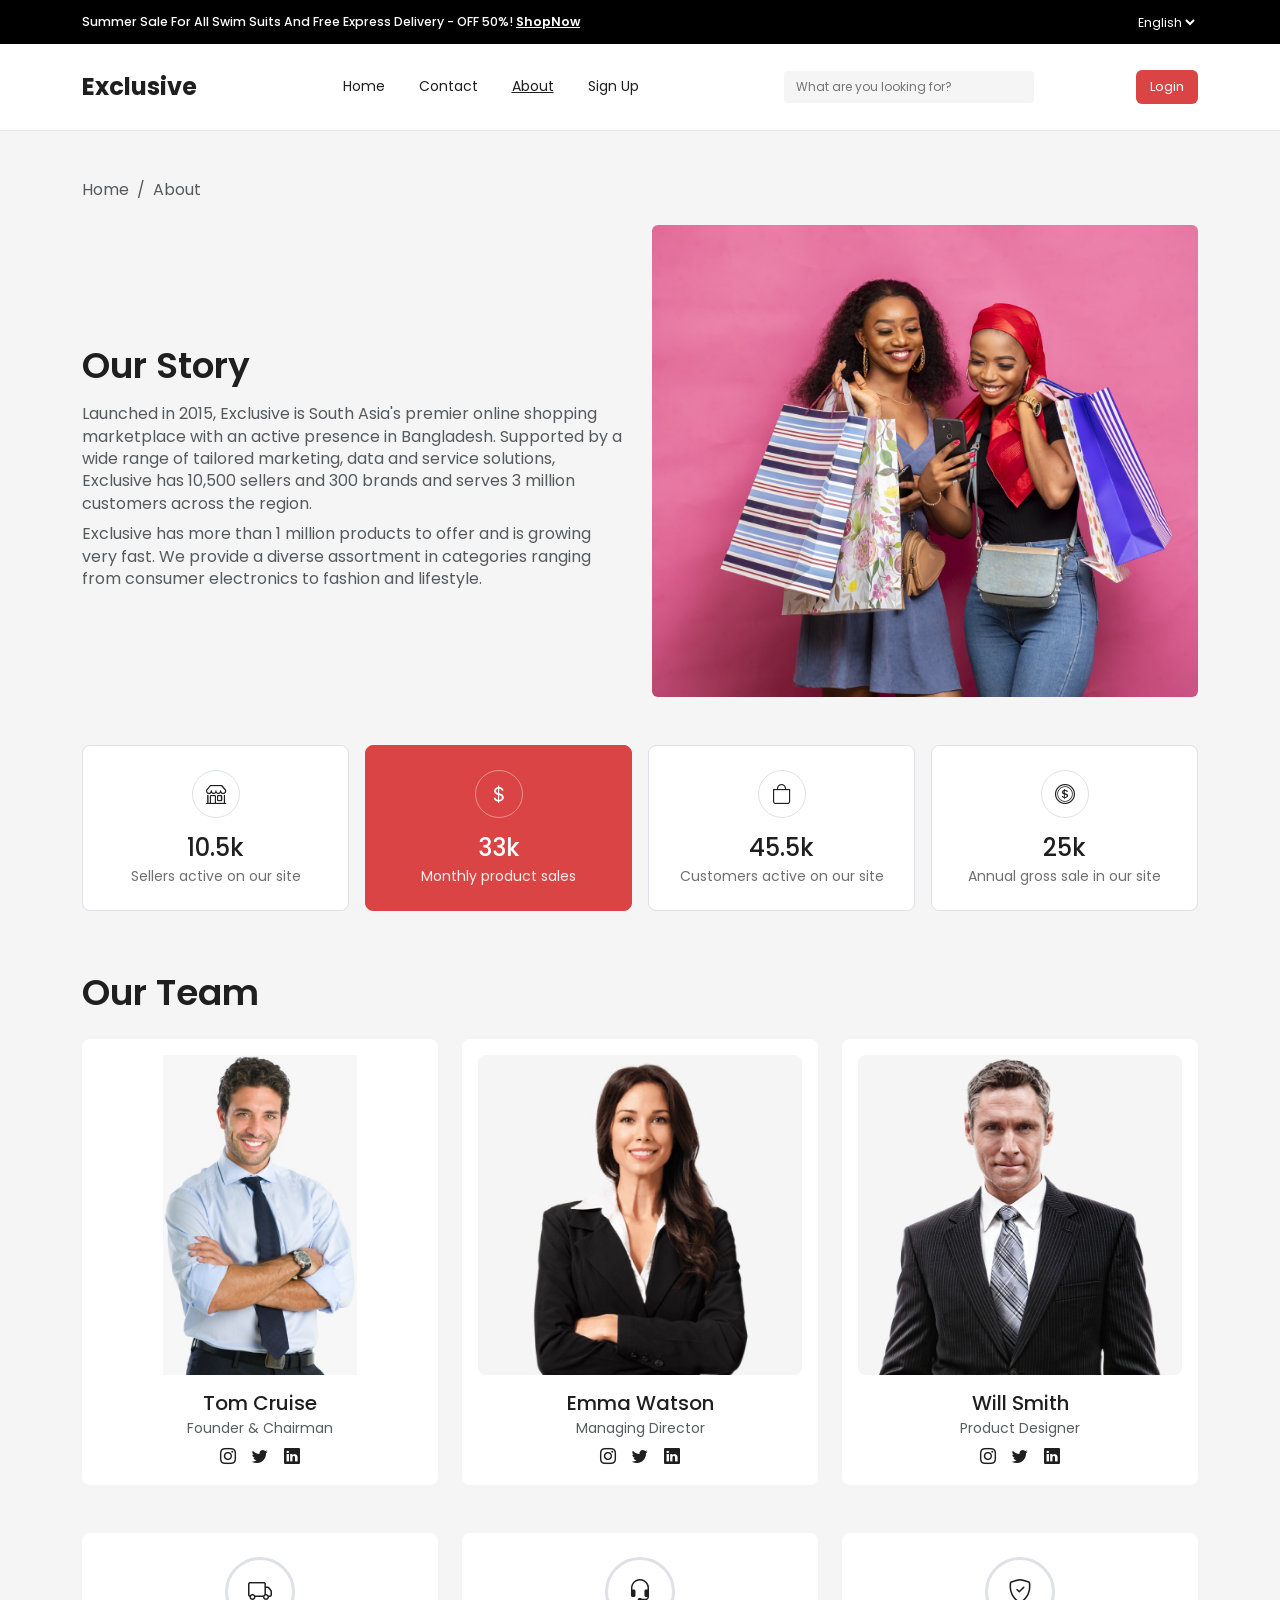
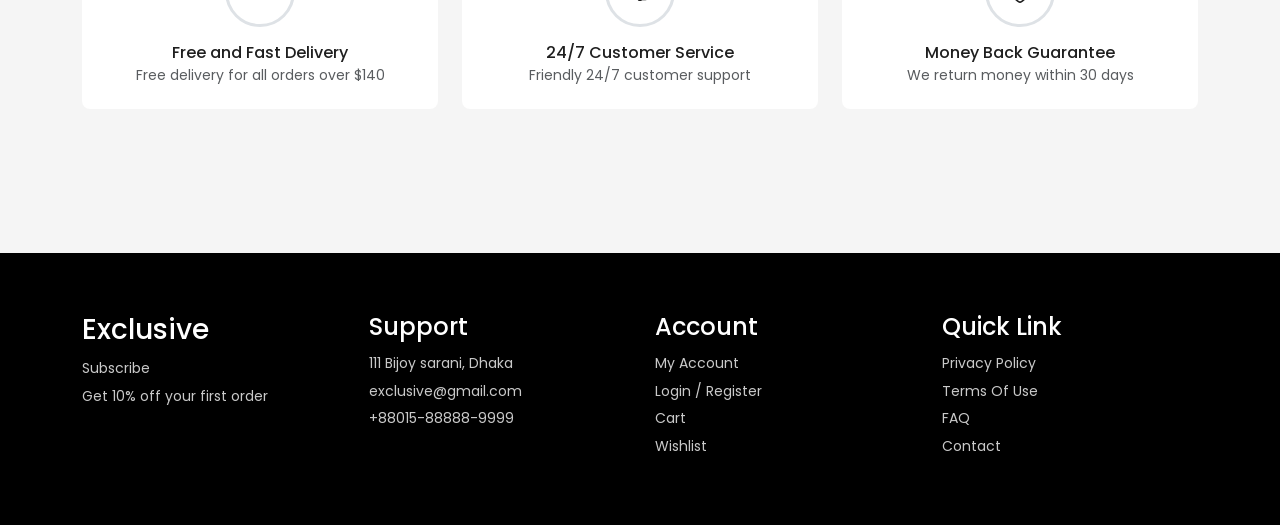
==== client/about.html @ a42a9181 "feat: add complete About Us page" ====
<!DOCTYPE html>
<html lang="en">
<head>
    <meta charset="UTF-8">
    <meta name="viewport" content="width=device-width, initial-scale=1.0">
    <!-- Bootstrap 5 CSS -->
    <link href="https://cdn.jsdelivr.net/npm/bootstrap@5.3.3/dist/css/bootstrap.min.css" rel="stylesheet">
    <!-- Bootstrap Icons -->
    <link href="https://cdn.jsdelivr.net/npm/bootstrap-icons@1.11.3/font/bootstrap-icons.css" rel="stylesheet">
    <link rel="preconnect" href="https://fonts.googleapis.com" />
    <link rel="preconnect" href="https://fonts.gstatic.com" crossorigin />
    <link href="https://fonts.googleapis.com/css2?family=Poppins:wght@400;500;600;700&display=swap" rel="stylesheet" />
    <link rel="stylesheet" href="assets/css/base.css">
    <link rel="stylesheet" href="assets/css/style.css">
    <link rel="stylesheet" href="assets/css/about.css">
    <title>About - Exclusive</title>
</head>
<body>
    <!-- Top Bar -->
    <div class="top-bar">
        <div class="container top-bar-inner">
            <p>Summer Sale For All Swim Suits And Free Express Delivery - OFF 50%! <a href="./index.html">ShopNow</a></p>
            <select id="languageSelect" aria-label="Language">
                <option>English</option>
                <option>Arabic</option>
            </select>
        </div>
    </div>

    <!-- Header -->
    <header class="header">
        <div class="container header-inner">
            <a class="logo" href="#">Exclusive</a>
            <button class="mobile-menu-btn" id="mobileMenuBtn" aria-label="Open menu">
                <i class="fa-solid fa-bars"></i>
            </button>
            <nav class="nav" id="mainNav">
                <a href="./index.html">Home</a>
                <a href="./contact.html">Contact</a>
                <a class="active" href="./about.html">About</a>
                <a href="./signup.html">Sign Up</a>
            </nav>
            <div class="header-actions">
                <div class="search-box">
                    <input id="searchInput" type="text" placeholder="What are you looking for?" />
                    <button id="searchBtn" aria-label="Search"><i class="fa-solid fa-magnifying-glass"></i></button>
                </div>
                <button class="icon-btn" aria-label="Wishlist"><i class="fa-regular fa-heart"></i></button>
                <button class="icon-btn" aria-label="Cart"><i class="fa-solid fa-cart-shopping"></i></button>
                <a class="auth-btn" id="loginBtn" href="./login.html">Login</a>
            </div>
        </div>
    </header>

    <!-- Main Content -->
    <main class="py-5">
        <div class="container">

            <!-- Breadcrumb -->
            <nav aria-label="breadcrumb" class="mb-4">
                <ol class="breadcrumb bg-transparent p-0 mb-0">
                    <li class="breadcrumb-item"><a href="./index.html" class="text-muted">Home</a></li>
                    <li class="breadcrumb-item active" aria-current="page">About</li>
                </ol>
            </nav>

            <!-- Our Story -->
            <section class="mb-5">
                <div class="row align-items-center g-4">
                    <div class="col-lg-6">
                        <h2 class="fw-semibold mb-3">Our Story</h2>
                        <p class="text-muted mb-2">
                            Launched in 2015, Exclusive is South Asia's premier online shopping
                            marketplace with an active presence in Bangladesh. Supported by a wide
                            range of tailored marketing, data and service solutions, Exclusive has
                            10,500 sellers and 300 brands and serves 3 million customers across
                            the region.
                        </p>
                        <p class="text-muted mb-0">
                            Exclusive has more than 1 million products to offer and is growing
                            very fast. We provide a diverse assortment in categories ranging from
                            consumer electronics to fashion and lifestyle.
                        </p>
                    </div>
                    <div class="col-lg-6">
                        <img src="assets/images/ShoppersWithBags.jpeg" alt="Shoppers with bags" class="w-100 rounded">
                    </div>
                </div>
            </section>

            <!-- Stats -->
            <section class="mb-5">
                <div class="row g-3">
                    <div class="col-6 col-md-3">
                        <div class="border rounded-3 py-4 text-center bg-white h-100 stat-card">
                            <div class="rounded-circle d-flex align-items-center justify-content-center border mb-3 mx-auto" style="width:48px;height:48px;">
                                <i class="bi bi-shop fs-5"></i>
                            </div>
                            <h3 class="h4 mb-1">10.5k</h3>
                            <p class="text-muted small mb-0">Sellers active on our site</p>
                        </div>
                    </div>

                    <div class="col-6 col-md-3">
                        <div class="border rounded-3 py-4 text-center h-100 stat-card active">
                            <div class="rounded-circle d-flex align-items-center justify-content-center border mb-3 mx-auto" style="width:48px;height:48px;">
                                <i class="bi bi-currency-dollar fs-5"></i>
                            </div>
                            <h3 class="h4 mb-1">33k</h3>
                            <p class="small mb-0">Monthly product sales</p>
                        </div>
                    </div>

                    <div class="col-6 col-md-3">
                        <div class="border rounded-3 py-4 text-center bg-white h-100 stat-card">
                            <div class="rounded-circle d-flex align-items-center justify-content-center border mb-3 mx-auto" style="width:48px;height:48px;">
                                <i class="bi bi-bag fs-5"></i>
                            </div>
                            <h3 class="h4 mb-1">45.5k</h3>
                            <p class="text-muted small mb-0">Customers active on our site</p>
                        </div>
                    </div>

                    <div class="col-6 col-md-3">
                        <div class="border rounded-3 py-4 text-center bg-white h-100 stat-card">
                            <div class="rounded-circle d-flex align-items-center justify-content-center border mb-3 mx-auto" style="width:48px;height:48px;">
                                <i class="bi bi-coin fs-5"></i>
                            </div>
                            <h3 class="h4 mb-1">25k</h3>
                            <p class="text-muted small mb-0">Annual gross sale in our site</p>
                        </div>
                    </div>
                </div>
            </section>

            <!-- Team -->
            <section class="mb-5">
                <div class="d-flex justify-content-between align-items-center mb-4">
                    <h2 class="fw-semibold mb-0">Our Team</h2>
                </div>

                <div class="row g-4">
                    <div class="col-md-4">
                        <div class="bg-white rounded-3 h-100 text-center p-3">
                            <img src="assets/images/person1.jpeg" alt="Team member 1" class="w-100 mb-3 rounded-3" style="height:320px; object-fit:contain;">
                            <h3 class="h5 mb-1">Tom Cruise</h3>
                            <p class="text-muted small mb-2">Founder &amp; Chairman</p>
                            <div class="d-flex justify-content-center gap-3">
                                <a href="#"><i class="bi bi-instagram"></i></a>
                                <a href="#"><i class="bi bi-twitter"></i></a>
                                <a href="#"><i class="bi bi-linkedin"></i></a>
                            </div>
                        </div>
                    </div>

                    <div class="col-md-4">
                        <div class="bg-white rounded-3 h-100 text-center p-3">
                            <img src="assets/images/person2.jpeg" alt="Team member 2" class="w-100 mb-3 rounded-3" style="height:320px; object-fit:cover;">
                            <h3 class="h5 mb-1">Emma Watson</h3>
                            <p class="text-muted small mb-2">Managing Director</p>
                            <div class="d-flex justify-content-center gap-3">
                                <a href="#"><i class="bi bi-instagram"></i></a>
                                <a href="#"><i class="bi bi-twitter"></i></a>
                                <a href="#"><i class="bi bi-linkedin"></i></a>
                            </div>
                        </div>
                    </div>

                    <div class="col-md-4">
                        <div class="bg-white rounded-3 h-100 text-center p-3">
                            <img src="assets/images/person3.jpeg" alt="Team member 3" class="w-100 mb-3 rounded-3" style="height:320px; object-fit:cover;">
                            <h3 class="h5 mb-1">Will Smith</h3>
                            <p class="text-muted small mb-2">Product Designer</p>
                            <div class="d-flex justify-content-center gap-3">
                                <a href="#"><i class="bi bi-instagram"></i></a>
                                <a href="#"><i class="bi bi-twitter"></i></a>
                                <a href="#"><i class="bi bi-linkedin"></i></a>
                            </div>
                        </div>
                    </div>
                </div>
            </section>

            <!-- Services -->
            <section class="pb-3">
                <div class="row g-4 justify-content-center">
                    <div class="col-md-4">
                        <div class="text-center bg-white rounded-3 py-4 h-100">
                            <div class="mx-auto mb-3 d-flex align-items-center justify-content-center rounded-circle border border-3" style="width:70px;height:70px;">
                                <i class="bi bi-truck fs-4"></i>
                            </div>
                            <h3 class="h6 mb-1">Free and Fast Delivery</h3>
                            <p class="text-muted small mb-0">Free delivery for all orders over $140</p>
                        </div>
                    </div>

                    <div class="col-md-4">
                        <div class="text-center bg-white rounded-3 py-4 h-100">
                            <div class="mx-auto mb-3 d-flex align-items-center justify-content-center rounded-circle border border-3" style="width:70px;height:70px;">
                                <i class="bi bi-headset fs-4"></i>
                            </div>
                            <h3 class="h6 mb-1">24/7 Customer Service</h3>
                            <p class="text-muted small mb-0">Friendly 24/7 customer support</p>
                        </div>
                    </div>

                    <div class="col-md-4">
                        <div class="text-center bg-white rounded-3 py-4 h-100">
                            <div class="mx-auto mb-3 d-flex align-items-center justify-content-center rounded-circle border border-3" style="width:70px;height:70px;">
                                <i class="bi bi-shield-check fs-4"></i>
                            </div>
                            <h3 class="h6 mb-1">Money Back Guarantee</h3>
                            <p class="text-muted small mb-0">We return money within 30 days</p>
                        </div>
                    </div>
                </div>
            </section>
        </div>
    </main>

    <!-- Footer -->
    <footer class="footer">
        <div class="container footer-grid">
            <div>
                <h3>Exclusive</h3>
                <p>Subscribe</p>
                <p>Get 10% off your first order</p>
            </div>
            <div>
                <h4>Support</h4>
                <p>111 Bijoy sarani, Dhaka</p>
                <p>exclusive@gmail.com</p>
                <p>+88015-88888-9999</p>
            </div>
            <div>
                <h4>Account</h4>
                <a href="#">My Account</a>
                <a href="#">Login / Register</a>
                <a href="#">Cart</a>
                <a href="#">Wishlist</a>
            </div>
            <div>
                <h4>Quick Link</h4>
                <a href="#">Privacy Policy</a>
                <a href="#">Terms Of Use</a>
                <a href="#">FAQ</a>
                <a href="#">Contact</a>
            </div>
        </div>
    </footer>

    <!-- Scripts -->
    <script src="https://cdn.jsdelivr.net/npm/bootstrap@5.3.3/dist/js/bootstrap.bundle.min.js"></script>
    <script src="assets/js/about.js"></script>
</body>
</html>
---- client/assets/css/base.css ----
/* =========================
   Base Variables
========================= */
:root {
    --primary: #db4444;
    --dark: #000000;
    --text: #1f1f1f;
    --muted: #6f6f6f;
    --bg: #f5f5f5;
    --white: #ffffff;
    --border: #d9d9d9;

    --secondary-dark: #b03535;
    --bg-light: #ffffff;
    --bg-card: #f5f5f5;
    --bg-dark: #000000;
    --bg-dark-alt: #1a1a1a;
    --text-primary: #1a1a1a;
    --text-inverse: #ffffff;
}

/* =========================
   Reset / Global Defaults
========================= */
* {
    box-sizing: border-box;
    margin: 0;
    padding: 0;
    list-style: none;
}

html,
body {
    width: 100%;
}

/* =========================
   Global Typography
========================= */
body {
    font-family: "Poppins", sans-serif;
    color: var(--text);
    background: var(--bg);
    line-height: 1.4;
}

a {
    color: inherit;
    text-decoration: none;
}

img {
    display: block;
    max-width: 100%;
}

/* =========================
   Global Form Controls
========================= */
button,
input,
select,
textarea {
    font: inherit;
}

/* =========================
   Shared Layout Helpers
========================= */
.container {
    width: min(1170px, 92%);
    margin-inline: auto;
}
---- client/assets/css/style.css ----
/* =========================
   Top Bar
========================= */
.top-bar {
  background: var(--dark);
  color: var(--white);
  font-size: 12px;
}

.top-bar-inner {
  min-height: 44px;
  display: flex;
  align-items: center;
  justify-content: space-between;
  gap: 16px;
}

.top-bar a {
  font-weight: 600;
  text-decoration: underline;
}

.top-bar select {
  border: none;
  background: transparent;
  color: var(--white);
}

/* =========================
   Header / Navigation
========================= */
.header {
  background: var(--white);
  border-bottom: 1px solid #e9e9e9;
}

.header-inner {
  display: flex;
  align-items: center;
  justify-content: space-between;
  gap: 20px;
  min-height: 86px;
}

.logo {
  font-size: 24px;
  font-weight: 700;
}

.nav {
  display: flex;
  gap: 34px;
}

.nav a {
  font-size: 14px;
}

.nav a.active {
  text-decoration: underline;
}

/* Login page uses same navbar without link underline/bottom line */
.login-page .header {
  border-bottom: none;
}

.login-page .nav a {
  text-decoration: none;
  border-bottom: none;
}

.header-actions {
  display: flex;
  align-items: center;
  gap: 10px;
}

.search-box {
  display: flex;
  align-items: center;
  background: var(--bg);
  border-radius: 4px;
  padding: 8px 12px;
  width: 250px;
}

.search-box input {
  border: none;
  background: transparent;
  width: 100%;
  outline: none;
  font-size: 12px;
}

.search-box button {
  border: none;
  background: transparent;
  cursor: pointer;
}

.icon-btn,
.auth-btn,
.mobile-menu-btn {
  border: none;
  background: transparent;
  cursor: pointer;
}

.icon-btn {
  width: 36px;
  height: 36px;
  border-radius: 50%;
}

.icon-btn:hover {
  background: #efefef;
}

.auth-btn {
  padding: 8px 14px;
  border-radius: 6px;
  background: var(--primary);
  color: var(--white);
  font-size: 13px;
}

.mobile-menu-btn {
  display: none;
}

/* =========================
   Hero Section
========================= */
.hero {
  display: grid;
  grid-template-columns: 1fr;
  margin-top: 20px;
}

.hero-banner img {
  width: 100%;
  height: 380px;
  object-fit: cover;
  border-radius: 8px;
}

/* =========================
   Shared Section Headings
========================= */
.section {
  margin-top: 60px;
}

.section-head {
  margin-bottom: 28px;
  display: flex;
  align-items: end;
  justify-content: space-between;
  gap: 16px;
  flex-wrap: wrap;
}

.eyebrow {
  color: var(--primary);
  font-size: 16px;
  font-weight: 600;
  display: inline-flex;
  align-items: center;
  gap: 8px;
}

.eyebrow::before {
  content: "";
  width: 14px;
  height: 28px;
  border-radius: 3px;
  background: var(--primary);
  display: inline-block;
}

h2 {
  font-size: 36px;
  margin-top: 12px;
}

/* =========================
   Product Cards / Grids
========================= */
.product-grid {
  display: grid;
  grid-template-columns: repeat(4, 1fr);
  gap: 24px;
  align-items: stretch;
}

.product-card {
  display: flex;
  flex-direction: column;
  height: 100%;
  border-radius: 6px;
}

.product-media {
  background: #ececec;
  height: 220px;
  min-height: 220px;
  display: flex;
  align-items: center;
  justify-content: center;
  position: relative;
  overflow: hidden;
  border-radius: 6px;
}

.product-media img {
  width: 100%;
  height: 100%;
  padding: 18px;
  object-fit: contain;
}

.discount-badge {
  position: absolute;
  top: 12px;
  left: 12px;
  background: var(--primary);
  color: var(--white);
  font-size: 10px;
  border-radius: 4px;
  padding: 4px 6px;
}

.quick-actions {
  position: absolute;
  top: 10px;
  right: 10px;
  display: flex;
  flex-direction: column;
  gap: 8px;
}

.quick-actions button {
  width: 30px;
  height: 30px;
  border-radius: 50%;
  border: none;
  background: var(--white);
  cursor: pointer;
}

.add-btn {
  width: 100%;
  border: none;
  background: var(--dark);
  color: var(--white);
  padding: 9px;
  font-size: 13px;
  margin-top: 10px;
  border-radius: 4px;
  cursor: pointer;
}

.product-info h3 {
  margin-top: 14px;
  margin-bottom: 8px;
  font-size: 16px;
  line-height: 1.35;
  min-height: 44px;
}

.price-row {
  display: flex;
  gap: 8px;
  align-items: center;
  margin-bottom: 6px;
  min-height: 24px;
}

.price-row .new-price {
  color: var(--primary);
  font-weight: 600;
}

.price-row .old-price {
  color: #8d8d8d;
  text-decoration: line-through;
  font-size: 14px;
}

.rating {
  color: #ffad33;
  font-size: 14px;
  min-height: 21px;
}

.rating .count {
  color: #6f6f6f;
  margin-left: 4px;
}

.primary-btn {
  display: inline-block;
  border: none;
  background: var(--primary);
  color: var(--white);
  border-radius: 4px;
  padding: 14px 32px;
  cursor: pointer;
  margin-top: 22px;
}

.center {
  text-align: center;
}

/* =========================
   Category Grid
========================= */
.categories-grid {
  display: grid;
  grid-template-columns: repeat(6, 1fr);
  gap: 18px;
}

.category-card {
  border: 1px solid var(--border);
  background: var(--white);
  border-radius: 4px;
  min-height: 130px;
  display: flex;
  flex-direction: column;
  justify-content: center;
  align-items: center;
  gap: 10px;
  cursor: pointer;
  transition: 0.2s ease;
}

.category-card i {
  font-size: 28px;
}

.category-card:hover,
.category-card.active {
  background: var(--primary);
  color: var(--white);
  border-color: var(--primary);
}

/* =========================
   Footer
========================= */
.footer {
  margin-top: 80px;
  background: var(--dark);
  color: var(--white);
  padding: 60px 0;
}

.footer-grid {
  display: grid;
  grid-template-columns: repeat(4, 1fr);
  gap: 30px;
}

.footer h3,
.footer h4 {
  margin-bottom: 12px;
}

.footer p,
.footer a {
  color: #c9c9c9;
  display: block;
  margin-bottom: 8px;
  font-size: 14px;
}

/* =========================
   Responsive Breakpoints
========================= */
@media (max-width: 1100px) {
  .product-grid {
    grid-template-columns: repeat(3, 1fr);
  }

  .categories-grid {
    grid-template-columns: repeat(4, 1fr);
  }
}

@media (max-width: 900px) {
  .nav {
    display: none;
    position: absolute;
    top: 84px;
    left: 4%;
    width: 92%;
    background: var(--white);
    border: 1px solid #ebebeb;
    border-radius: 8px;
    padding: 14px;
    z-index: 4;
    flex-direction: column;
    gap: 14px;
  }

  .nav.show {
    display: flex;
  }

  .mobile-menu-btn {
    display: inline-flex;
    align-items: center;
    justify-content: center;
    width: 36px;
    height: 36px;
  }

  .search-box {
    width: 180px;
  }
}

@media (max-width: 768px) {
  h2 {
    font-size: 30px;
  }

  .hero-content h1 {
    font-size: 36px;
  }

  .header-actions {
    gap: 4px;
  }

  .icon-btn {
    width: 30px;
    height: 30px;
  }

  .search-box {
    width: 150px;
  }

  .product-grid {
    grid-template-columns: repeat(2, 1fr);
  }

  .categories-grid,
  .footer-grid {
    grid-template-columns: repeat(2, 1fr);
  }
}

@media (max-width: 520px) {
  h2 {
    font-size: 26px;
  }

  .hero-content h1 {
    font-size: 28px;
  }

  .top-bar-inner {
    flex-direction: column;
    justify-content: center;
    padding: 10px 0;
  }

  .header-inner {
    min-height: 74px;
  }

  .logo {
    font-size: 20px;
  }

  .search-box {
    display: none;
  }

    .hero-banner img {
        height: 220px;
    }

  .product-grid,
  .categories-grid,
  .footer-grid {
    grid-template-columns: 1fr;
  }
}
---- client/assets/css/about.css ----
/* Top Bar - Perfect Center */
.top-bar {
  background: var(--dark);
  color: var(--white);
  font-size: 0.775rem;
}

.top-bar-inner {
  display: flex !important;
  justify-content: space-between !important;
  align-items: center !important;
  flex-wrap: wrap;
}

.top-bar p {
  margin: 0;
  font-weight: 500;
}

.top-bar a {
  color: var(--white);
  text-decoration: underline;
  font-weight: 600;
}

.top-bar a:hover {
  color: var(--white);
  text-decoration: none;
}

/* About Page Specific Enhancements */
.about-page h2 {
  color: var(--text);
  font-weight: 600;
  letter-spacing: -0.02em;
}

.about-page .text-muted {
  color: var(--muted) !important;
  line-height: 1.7;
}

/* Team Cards Hover */
.about-page .col-md-4 {
  transition: transform 0.2s ease;
}

.about-page .col-md-4:hover {
  transform: translateY(-8px);
}

/* Stats Cards Hover */
.about-page .col-6,
.about-page .col-md-3 {
  transition: transform 0.2s ease;
}

.about-page .col-6:hover,
.about-page .col-md-3:hover {
  transform: translateY(-4px);
}

/* Service Icons */
.about-page .rounded-circle[style*="70px"] {
  background: var(--bg-light);
  border-color: var(--border) !important;
}
.stat-card {
  transition: all 0.3s ease !important;
  cursor: pointer;
}

.stat-card.active {
  background-color: var(--primary) !important;
  color: var(--white) !important;
  border-color: var(--primary) !important;
}

.stat-card.active .rounded-circle {
  border-color: rgba(255,255,255,0.4) !important;
}

.stat-card.active h3,
.stat-card.active p {
  color: var(--white) !important;
}

.stat-card.active p {
  color: rgba(255,255,255,0.9) !important;
}

.stat-card:not(.active) p {
  color: var(--muted) !important;
}

/* Hover */
.stat-card:hover {
  transform: translateY(-4px) !important;
}
/* Responsive Top Bar */
@media (max-width: 768px) {
  .top-bar-inner {
    gap: 1rem;
    font-size: 0.8rem;
  }
  
  .top-bar p {
    font-size: 0.8rem;
  }
}

/* Smooth Scroll */
html {
  scroll-behavior: smooth;
}
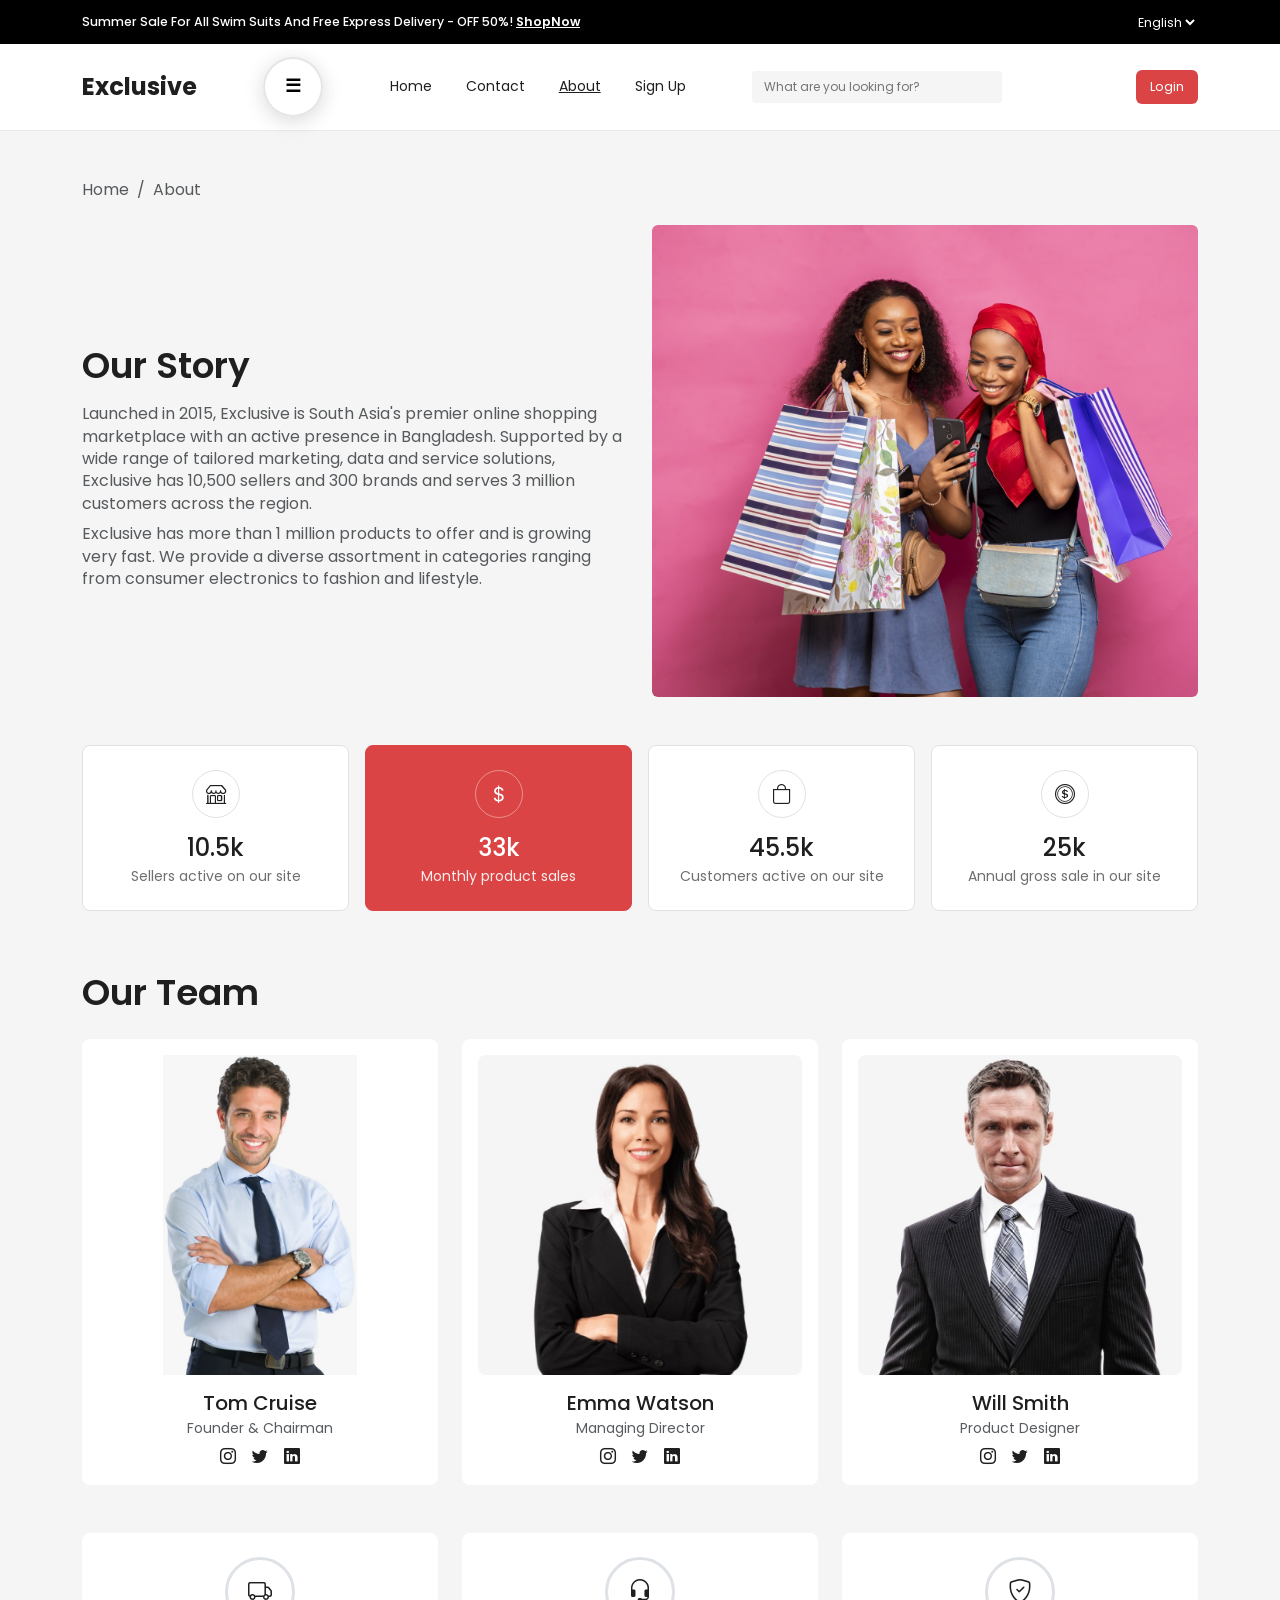
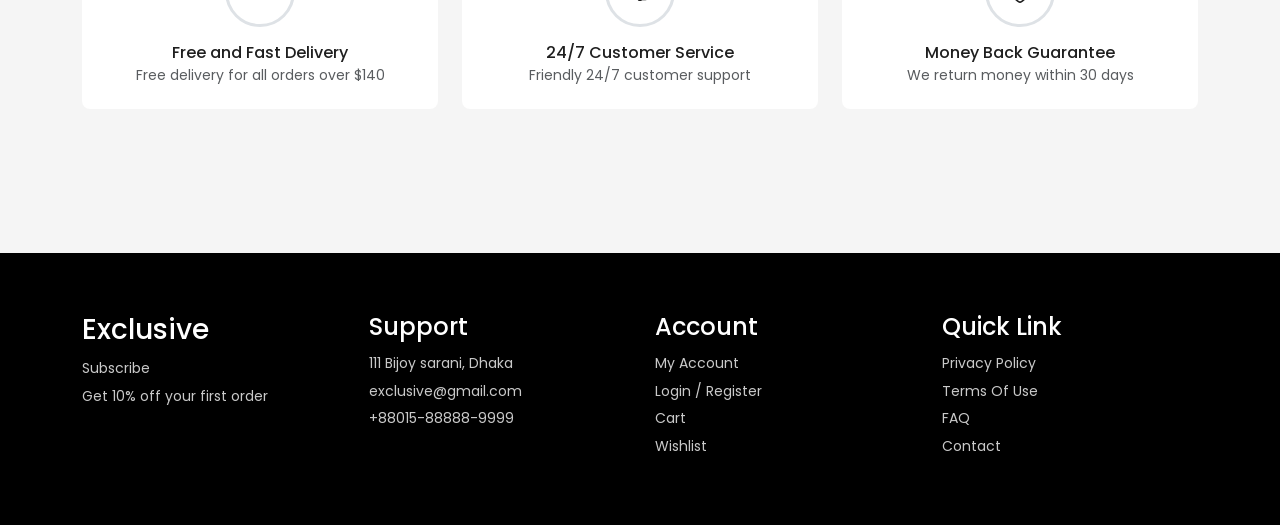
==== commit d7811cdd: "feat: complete responsive navbar + mobile hamburger menu" ====
--- a/client/about.html
+++ b/client/about.html
@@ -29,28 +29,58 @@
 
     <!-- Header -->
     <header class="header">
-        <div class="container header-inner">
-            <a class="logo" href="#">Exclusive</a>
-            <button class="mobile-menu-btn" id="mobileMenuBtn" aria-label="Open menu">
-                <i class="fa-solid fa-bars"></i>
+    <div class="container header-inner d-flex justify-content-between align-items-center">
+        <a class="logo" href="./index.html">Exclusive</a>
+        
+        <!-- Mobile Menu Toggle -->
+        <button class="mobile-menu-btn d-lg-none" id="mobileMenuBtn" aria-label="Toggle menu">
+            <i class="fa-solid fa-bars"></i>
+        </button>
+        
+        <!-- Desktop Nav -->
+        <nav class="nav d-none d-lg-flex" id="desktopNav">
+            <a href="./index.html">Home</a>
+            <a href="./contact.html">Contact</a>
+            <a class="active" href="./about.html">About</a>
+            <a href="./signup.html">Sign Up</a>
+        </nav>
+        
+        <!-- Header Actions -->
+        <div class="header-actions d-flex align-items-center">
+            <div class="search-box me-3 d-none d-md-flex">
+                <input id="searchInput" type="text" placeholder="What are you looking for?" />
+                <button id="searchBtn" aria-label="Search"><i class="fa-solid fa-magnifying-glass"></i></button>
+            </div>
+            <button class="icon-btn me-2" aria-label="Wishlist"><i class="fa-regular fa-heart"></i></button>
+            <button class="icon-btn me-2" aria-label="Cart"><i class="fa-solid fa-cart-shopping"></i></button>
+            <a class="auth-btn" id="loginBtn" href="./login.html">Login</a>
+        </div>
+    </div>
+    
+    <!-- Mobile Menu Overlay -->
+    <div class="mobile-menu-overlay" id="mobileMenuOverlay"></div>
+    
+    <!-- Mobile Menu Slide -->
+    <nav class="mobile-menu" id="mobileMenu">
+        <div class="mobile-menu-header">
+            <a class="logo" href="./index.html">Exclusive</a>
+            <button class="close-btn" id="closeMobileMenu">
+                <i class="fa-solid fa-times"></i>
             </button>
-            <nav class="nav" id="mainNav">
-                <a href="./index.html">Home</a>
-                <a href="./contact.html">Contact</a>
-                <a class="active" href="./about.html">About</a>
-                <a href="./signup.html">Sign Up</a>
-            </nav>
-            <div class="header-actions">
-                <div class="search-box">
-                    <input id="searchInput" type="text" placeholder="What are you looking for?" />
-                    <button id="searchBtn" aria-label="Search"><i class="fa-solid fa-magnifying-glass"></i></button>
-                </div>
-                <button class="icon-btn" aria-label="Wishlist"><i class="fa-regular fa-heart"></i></button>
-                <button class="icon-btn" aria-label="Cart"><i class="fa-solid fa-cart-shopping"></i></button>
-                <a class="auth-btn" id="loginBtn" href="./login.html">Login</a>
-            </div>
-        </div>
-    </header>
+        </div>
+        <ul class="mobile-menu-list">
+            <li><a href="./index.html">Home</a></li>
+            <li><a href="./contact.html">Contact</a></li>
+            <li><a class="active" href="./about.html">About</a></li>
+            <li><a href="./signup.html">Sign Up</a></li>
+        </ul>
+        <div class="mobile-actions">
+            <a href="./login.html" class="auth-btn w-100 mb-2">Login</a>
+            <button class="icon-btn w-100 mb-2" aria-label="Wishlist"><i class="fa-regular fa-heart"></i></button>
+            <button class="icon-btn w-100" aria-label="Cart"><i class="fa-solid fa-cart-shopping"></i></button>
+        </div>
+    </nav>
+</header>
 
     <!-- Main Content -->
     <main class="py-5">
--- a/client/assets/css/style.css
+++ b/client/assets/css/style.css
@@ -2,493 +2,529 @@
    Top Bar
 ========================= */
 .top-bar {
-  background: var(--dark);
-  color: var(--white);
-  font-size: 12px;
+	background: var(--dark);
+	color: var(--white);
+	font-size: 12px;
 }
 
 .top-bar-inner {
-  min-height: 44px;
-  display: flex;
-  align-items: center;
-  justify-content: space-between;
-  gap: 16px;
+	min-height: 44px;
+	display: flex;
+	align-items: center;
+	justify-content: space-between;
+	gap: 16px;
 }
 
 .top-bar a {
-  font-weight: 600;
-  text-decoration: underline;
+	font-weight: 600;
+	text-decoration: underline;
 }
 
 .top-bar select {
-  border: none;
-  background: transparent;
-  color: var(--white);
+	border: none;
+	background: transparent;
+	color: var(--white);
 }
 
 /* =========================
    Header / Navigation
 ========================= */
 .header {
-  background: var(--white);
-  border-bottom: 1px solid #e9e9e9;
+	background: var(--white);
+	border-bottom: 1px solid #e9e9e9;
 }
 
 .header-inner {
-  display: flex;
-  align-items: center;
-  justify-content: space-between;
-  gap: 20px;
-  min-height: 86px;
+	display: flex;
+	align-items: center;
+	justify-content: space-between;
+	gap: 20px;
+	min-height: 86px;
 }
 
 .logo {
-  font-size: 24px;
-  font-weight: 700;
+	font-size: 24px;
+	font-weight: 700;
 }
 
 .nav {
-  display: flex;
-  gap: 34px;
+	display: flex;
+	gap: 34px;
 }
 
 .nav a {
-  font-size: 14px;
+	font-size: 14px;
 }
 
 .nav a.active {
-  text-decoration: underline;
+	text-decoration: underline;
 }
 
 /* Login page uses same navbar without link underline/bottom line */
-.login-page .header {
-  border-bottom: none;
-}
-
-.login-page .nav a {
-  text-decoration: none;
-  border-bottom: none;
+.signup-page .header {
+	border-bottom: none;
+}
+
+.signup-page .nav a {
+	text-decoration: none;
+	border-bottom: none;
 }
 
 .header-actions {
-  display: flex;
-  align-items: center;
-  gap: 10px;
+	display: flex;
+	align-items: center;
+	gap: 10px;
 }
 
 .search-box {
-  display: flex;
-  align-items: center;
-  background: var(--bg);
-  border-radius: 4px;
-  padding: 8px 12px;
-  width: 250px;
+	display: flex;
+	align-items: center;
+	background: var(--bg);
+	border-radius: 4px;
+	padding: 8px 12px;
+	width: 250px;
 }
 
 .search-box input {
-  border: none;
-  background: transparent;
-  width: 100%;
-  outline: none;
-  font-size: 12px;
+	border: none;
+	background: transparent;
+	width: 100%;
+	outline: none;
+	font-size: 12px;
 }
 
 .search-box button {
-  border: none;
-  background: transparent;
-  cursor: pointer;
+	border: none;
+	background: transparent;
+	cursor: pointer;
 }
 
 .icon-btn,
 .auth-btn,
 .mobile-menu-btn {
-  border: none;
-  background: transparent;
-  cursor: pointer;
+	border: none;
+	background: transparent;
+	cursor: pointer;
 }
 
 .icon-btn {
-  width: 36px;
-  height: 36px;
-  border-radius: 50%;
+	width: 36px;
+	height: 36px;
+	display: inline-flex;
+	align-items: center;
+	justify-content: center;
+	line-height: 1;
+	border-radius: 50%;
+}
+
+.cart-icon-wrapper {
+	position: relative;
+}
+
+.cart-count-badge {
+	position: absolute;
+	top: -5px;
+	right: -7px;
+	min-width: 18px;
+	height: 18px;
+	padding: 0 5px;
+	border-radius: 999px;
+	background: var(--primary);
+	color: var(--white);
+	font-size: 10px;
+	font-weight: 600;
+	display: inline-flex;
+	align-items: center;
+	justify-content: center;
+	line-height: 1;
 }
 
 .icon-btn:hover {
-  background: #efefef;
+	background: #efefef;
 }
 
 .auth-btn {
-  padding: 8px 14px;
-  border-radius: 6px;
-  background: var(--primary);
-  color: var(--white);
-  font-size: 13px;
+	padding: 8px 14px;
+	border-radius: 6px;
+	background: var(--primary);
+	color: var(--white);
+	font-size: 13px;
 }
 
 .mobile-menu-btn {
-  display: none;
+	display: none;
 }
 
 /* =========================
    Hero Section
 ========================= */
 .hero {
-  display: grid;
-  grid-template-columns: 1fr;
-  margin-top: 20px;
+	display: grid;
+	grid-template-columns: 1fr;
+	margin-top: 20px;
 }
 
 .hero-banner img {
-  width: 100%;
-  height: 380px;
-  object-fit: cover;
-  border-radius: 8px;
+	width: 100%;
+	height: 380px;
+	object-fit: cover;
+	border-radius: 8px;
 }
 
 /* =========================
    Shared Section Headings
 ========================= */
 .section {
-  margin-top: 60px;
+	margin-top: 60px;
 }
 
 .section-head {
-  margin-bottom: 28px;
-  display: flex;
-  align-items: end;
-  justify-content: space-between;
-  gap: 16px;
-  flex-wrap: wrap;
+	margin-bottom: 28px;
+	display: flex;
+	align-items: end;
+	justify-content: space-between;
+	gap: 16px;
+	flex-wrap: wrap;
 }
 
 .eyebrow {
-  color: var(--primary);
-  font-size: 16px;
-  font-weight: 600;
-  display: inline-flex;
-  align-items: center;
-  gap: 8px;
+	color: var(--primary);
+	font-size: 16px;
+	font-weight: 600;
+	display: inline-flex;
+	align-items: center;
+	gap: 8px;
 }
 
 .eyebrow::before {
-  content: "";
-  width: 14px;
-  height: 28px;
-  border-radius: 3px;
-  background: var(--primary);
-  display: inline-block;
+	content: '';
+	width: 14px;
+	height: 28px;
+	border-radius: 3px;
+	background: var(--primary);
+	display: inline-block;
 }
 
 h2 {
-  font-size: 36px;
-  margin-top: 12px;
+	font-size: 36px;
+	margin-top: 12px;
 }
 
 /* =========================
    Product Cards / Grids
 ========================= */
 .product-grid {
-  display: grid;
-  grid-template-columns: repeat(4, 1fr);
-  gap: 24px;
-  align-items: stretch;
+	display: grid;
+	grid-template-columns: repeat(4, 1fr);
+	gap: 24px;
+	align-items: stretch;
 }
 
 .product-card {
-  display: flex;
-  flex-direction: column;
-  height: 100%;
-  border-radius: 6px;
+	display: flex;
+	flex-direction: column;
+	height: 100%;
+	border-radius: 6px;
 }
 
 .product-media {
-  background: #ececec;
-  height: 220px;
-  min-height: 220px;
-  display: flex;
-  align-items: center;
-  justify-content: center;
-  position: relative;
-  overflow: hidden;
-  border-radius: 6px;
+	background: #ececec;
+	height: 220px;
+	min-height: 220px;
+	display: flex;
+	align-items: center;
+	justify-content: center;
+	position: relative;
+	overflow: hidden;
+	border-radius: 6px;
 }
 
 .product-media img {
-  width: 100%;
-  height: 100%;
-  padding: 18px;
-  object-fit: contain;
+	width: 100%;
+	height: 100%;
+	padding: 18px;
+	object-fit: contain;
 }
 
 .discount-badge {
-  position: absolute;
-  top: 12px;
-  left: 12px;
-  background: var(--primary);
-  color: var(--white);
-  font-size: 10px;
-  border-radius: 4px;
-  padding: 4px 6px;
+	position: absolute;
+	top: 12px;
+	left: 12px;
+	background: var(--primary);
+	color: var(--white);
+	font-size: 10px;
+	border-radius: 4px;
+	padding: 4px 6px;
 }
 
 .quick-actions {
-  position: absolute;
-  top: 10px;
-  right: 10px;
-  display: flex;
-  flex-direction: column;
-  gap: 8px;
+	position: absolute;
+	top: 10px;
+	right: 10px;
+	display: flex;
+	flex-direction: column;
+	gap: 8px;
 }
 
 .quick-actions button {
-  width: 30px;
-  height: 30px;
-  border-radius: 50%;
-  border: none;
-  background: var(--white);
-  cursor: pointer;
+	width: 30px;
+	height: 30px;
+	border-radius: 50%;
+	border: none;
+	background: var(--white);
+	cursor: pointer;
 }
 
 .add-btn {
-  width: 100%;
-  border: none;
-  background: var(--dark);
-  color: var(--white);
-  padding: 9px;
-  font-size: 13px;
-  margin-top: 10px;
-  border-radius: 4px;
-  cursor: pointer;
+	width: 100%;
+	border: none;
+	background: var(--dark);
+	color: var(--white);
+	padding: 9px;
+	font-size: 13px;
+	font-weight: 500;
+	margin-top: 10px;
+	border-radius: 4px;
+	cursor: pointer;
+	transition: background-color 0.2s ease, transform 0.15s ease;
+}
+
+.add-btn:hover {
+	background: var(--primary);
+}
+
+.add-btn:active {
+	transform: scale(0.98);
 }
 
 .product-info h3 {
-  margin-top: 14px;
-  margin-bottom: 8px;
-  font-size: 16px;
-  line-height: 1.35;
-  min-height: 44px;
+	margin-top: 14px;
+	margin-bottom: 8px;
+	font-size: 16px;
+	line-height: 1.35;
+	min-height: 44px;
 }
 
 .price-row {
-  display: flex;
-  gap: 8px;
-  align-items: center;
-  margin-bottom: 6px;
-  min-height: 24px;
+	display: flex;
+	gap: 8px;
+	align-items: center;
+	margin-bottom: 6px;
+	min-height: 24px;
 }
 
 .price-row .new-price {
-  color: var(--primary);
-  font-weight: 600;
+	color: var(--primary);
+	font-weight: 600;
 }
 
 .price-row .old-price {
-  color: #8d8d8d;
-  text-decoration: line-through;
-  font-size: 14px;
+	color: #8d8d8d;
+	text-decoration: line-through;
+	font-size: 14px;
 }
 
 .rating {
-  color: #ffad33;
-  font-size: 14px;
-  min-height: 21px;
+	color: #ffad33;
+	font-size: 14px;
+	min-height: 21px;
 }
 
 .rating .count {
-  color: #6f6f6f;
-  margin-left: 4px;
+	color: #6f6f6f;
+	margin-left: 4px;
 }
 
 .primary-btn {
-  display: inline-block;
-  border: none;
-  background: var(--primary);
-  color: var(--white);
-  border-radius: 4px;
-  padding: 14px 32px;
-  cursor: pointer;
-  margin-top: 22px;
+	display: inline-block;
+	border: none;
+	background: var(--primary);
+	color: var(--white);
+	border-radius: 4px;
+	padding: 14px 32px;
+	cursor: pointer;
+	margin-top: 22px;
 }
 
 .center {
-  text-align: center;
+	text-align: center;
 }
 
 /* =========================
    Category Grid
 ========================= */
 .categories-grid {
-  display: grid;
-  grid-template-columns: repeat(6, 1fr);
-  gap: 18px;
+	display: grid;
+	grid-template-columns: repeat(6, 1fr);
+	gap: 18px;
 }
 
 .category-card {
-  border: 1px solid var(--border);
-  background: var(--white);
-  border-radius: 4px;
-  min-height: 130px;
-  display: flex;
-  flex-direction: column;
-  justify-content: center;
-  align-items: center;
-  gap: 10px;
-  cursor: pointer;
-  transition: 0.2s ease;
+	border: 1px solid var(--border);
+	background: var(--white);
+	border-radius: 4px;
+	min-height: 130px;
+	display: flex;
+	flex-direction: column;
+	justify-content: center;
+	align-items: center;
+	gap: 10px;
+	cursor: pointer;
+	transition: 0.2s ease;
 }
 
 .category-card i {
-  font-size: 28px;
+	font-size: 28px;
 }
 
 .category-card:hover,
 .category-card.active {
-  background: var(--primary);
-  color: var(--white);
-  border-color: var(--primary);
+	background: var(--primary);
+	color: var(--white);
+	border-color: var(--primary);
 }
 
 /* =========================
    Footer
 ========================= */
 .footer {
-  margin-top: 80px;
-  background: var(--dark);
-  color: var(--white);
-  padding: 60px 0;
+	margin-top: 80px;
+	background: var(--dark);
+	color: var(--white);
+	padding: 60px 0;
 }
 
 .footer-grid {
-  display: grid;
-  grid-template-columns: repeat(4, 1fr);
-  gap: 30px;
+	display: grid;
+	grid-template-columns: repeat(4, 1fr);
+	gap: 30px;
 }
 
 .footer h3,
 .footer h4 {
-  margin-bottom: 12px;
+	margin-bottom: 12px;
 }
 
 .footer p,
 .footer a {
-  color: #c9c9c9;
-  display: block;
-  margin-bottom: 8px;
-  font-size: 14px;
+	color: #c9c9c9;
+	display: block;
+	margin-bottom: 8px;
+	font-size: 14px;
 }
 
 /* =========================
    Responsive Breakpoints
 ========================= */
 @media (max-width: 1100px) {
-  .product-grid {
-    grid-template-columns: repeat(3, 1fr);
-  }
-
-  .categories-grid {
-    grid-template-columns: repeat(4, 1fr);
-  }
+	.product-grid {
+		grid-template-columns: repeat(3, 1fr);
+	}
+
+	.categories-grid {
+		grid-template-columns: repeat(4, 1fr);
+	}
 }
 
 @media (max-width: 900px) {
-  .nav {
-    display: none;
-    position: absolute;
-    top: 84px;
-    left: 4%;
-    width: 92%;
-    background: var(--white);
-    border: 1px solid #ebebeb;
-    border-radius: 8px;
-    padding: 14px;
-    z-index: 4;
-    flex-direction: column;
-    gap: 14px;
-  }
-
-  .nav.show {
-    display: flex;
-  }
-
-  .mobile-menu-btn {
-    display: inline-flex;
-    align-items: center;
-    justify-content: center;
-    width: 36px;
-    height: 36px;
-  }
-
-  .search-box {
-    width: 180px;
-  }
+	.nav {
+		display: none;
+		position: absolute;
+		top: 84px;
+		left: 4%;
+		width: 92%;
+		background: var(--white);
+		border: 1px solid #ebebeb;
+		border-radius: 8px;
+		padding: 14px;
+		z-index: 4;
+		flex-direction: column;
+		gap: 14px;
+	}
+
+	.nav.show {
+		display: flex;
+	}
+
+	.mobile-menu-btn {
+		display: inline-flex;
+		align-items: center;
+		justify-content: center;
+		width: 36px;
+		height: 36px;
+	}
+
+	.search-box {
+		width: 180px;
+	}
 }
 
 @media (max-width: 768px) {
-  h2 {
-    font-size: 30px;
-  }
-
-  .hero-content h1 {
-    font-size: 36px;
-  }
-
-  .header-actions {
-    gap: 4px;
-  }
-
-  .icon-btn {
-    width: 30px;
-    height: 30px;
-  }
-
-  .search-box {
-    width: 150px;
-  }
-
-  .product-grid {
-    grid-template-columns: repeat(2, 1fr);
-  }
-
-  .categories-grid,
-  .footer-grid {
-    grid-template-columns: repeat(2, 1fr);
-  }
+	h2 {
+		font-size: 30px;
+	}
+
+	.hero-content h1 {
+		font-size: 36px;
+	}
+
+	.header-actions {
+		gap: 4px;
+	}
+
+	.icon-btn {
+		width: 30px;
+		height: 30px;
+	}
+
+	.search-box {
+		width: 150px;
+	}
+
+	.product-grid {
+		grid-template-columns: repeat(2, 1fr);
+	}
+
+	.categories-grid,
+	.footer-grid {
+		grid-template-columns: repeat(2, 1fr);
+	}
 }
 
 @media (max-width: 520px) {
-  h2 {
-    font-size: 26px;
-  }
-
-  .hero-content h1 {
-    font-size: 28px;
-  }
-
-  .top-bar-inner {
-    flex-direction: column;
-    justify-content: center;
-    padding: 10px 0;
-  }
-
-  .header-inner {
-    min-height: 74px;
-  }
-
-  .logo {
-    font-size: 20px;
-  }
-
-  .search-box {
-    display: none;
-  }
-
-    .hero-banner img {
-        height: 220px;
-    }
-
-  .product-grid,
-  .categories-grid,
-  .footer-grid {
-    grid-template-columns: 1fr;
-  }
-}
+	h2 {
+		font-size: 26px;
+	}
+
+	.hero-content h1 {
+		font-size: 28px;
+	}
+
+	.top-bar-inner {
+		flex-direction: column;
+		justify-content: center;
+		padding: 10px 0;
+	}
+
+	.header-inner {
+		min-height: 74px;
+	}
+
+	.logo {
+		font-size: 20px;
+	}
+
+	.search-box {
+		display: none;
+	}
+
+	.hero-banner img {
+		height: 220px;
+	}
+
+	.product-grid,
+	.categories-grid,
+	.footer-grid {
+		grid-template-columns: 1fr;
+	}
+}
--- a/client/assets/css/about.css
+++ b/client/assets/css/about.css
@@ -1,3 +1,38 @@
+header .mobile-menu-btn {
+    all: initial !important; /* Reset ALL inherited styles */
+    display: flex !important;
+    align-items: center !important;
+    justify-content: center !important;
+    background: rgba(255,255,255,0.9) !important;
+    backdrop-filter: blur(10px) !important;
+    border: 2px solid rgba(0,0,0,0.1) !important;
+    border-radius: 50% !important;
+    width: 56px !important;
+    height: 56px !important;
+    cursor: pointer !important;
+    position: relative !important;
+    z-index: 1001 !important;
+    box-shadow: 0 4px 20px rgba(0,0,0,0.15) !important;
+    transition: all 0.25s cubic-bezier(0.4,0,0.2,1) !important;
+}
+
+header .mobile-menu-btn::before {
+    content: "☰" !important;
+    font-size: 1.1rem !important;
+    font-weight: 700 !important;
+    color: var(--dark) !important;
+    line-height: 1 !important;
+    letter-spacing: -0.3px !important;
+}
+
+header .mobile-menu-btn:hover {
+    background: rgba(219,68,68,0.15) !important;
+    box-shadow: 0 8px 25px rgba(219,68,68,0.3) !important;
+}
+
+header .mobile-menu-btn:active {
+    transform: scale(0.95) !important;
+}
 /* Top Bar - Perfect Center */
 .top-bar {
   background: var(--dark);
@@ -108,7 +143,123 @@
     font-size: 0.8rem;
   }
 }
-
+/* Mobile Navbar */
+.mobile-menu-btn {
+    background: none;
+    border: none;
+    font-size: 1.5rem;
+    color: var(--dark);
+    cursor: pointer;
+    padding: 0.5rem;
+}
+
+.mobile-menu-overlay {
+    position: fixed;
+    top: 0;
+    left: 0;
+    width: 100%;
+    height: 100%;
+    background: rgba(0,0,0,0.5);
+    z-index: 999 !important;
+    opacity: 0;
+    visibility: hidden;
+    transition: all 0.3s ease;
+}
+
+.mobile-menu-overlay.active {
+    opacity: 1;
+    visibility: visible;
+}
+
+.mobile-menu {
+    position: fixed;
+    top: 0;
+    right: -100%;
+    width: 280px;
+    height: 100vh;
+    background: var(--white);
+    z-index: 999 !important;
+    padding: 1rem;
+    box-shadow: -4px 0 20px rgba(0,0,0,0.1);
+    transition: right 0.3s ease;
+    overflow-y: auto;
+}
+
+.mobile-menu.active {
+  z-index: 1000 !important;
+    right: 0;
+}
+
+.mobile-menu-header {
+    display: flex;
+    justify-content: space-between;
+    align-items: center;
+    margin-bottom: 2rem;
+    padding-bottom: 1rem;
+    border-bottom: 1px solid var(--border);
+}
+
+.close-btn {
+    background: none;
+    border: none;
+    font-size: 1.5rem;
+    color: var(--text);
+    cursor: pointer;
+}
+
+.mobile-menu-list {
+    list-style: none;
+    margin: 0;
+    padding: 0;
+}
+
+.mobile-menu-list li {
+    margin-bottom: 1rem;
+}
+
+.mobile-menu-list a {
+    display: block;
+    padding: 0.75rem 0;
+    font-size: 1.1rem;
+    color: var(--text);
+    border-bottom: 1px solid transparent;
+    transition: all 0.2s ease;
+}
+
+.mobile-menu-list a:hover,
+.mobile-menu-list a.active {
+    color: var(--primary);
+    border-bottom-color: var(--primary);
+}
+
+.mobile-actions {
+    margin-top: 2rem;
+    padding-top: 2rem;
+    border-top: 1px solid var(--border);
+}
+
+.mobile-menu-btn.active {
+    opacity: 0 !important;
+    visibility: hidden !important;
+    pointer-events: none !important;
+}
+/* Hide desktop nav on mobile */
+@media (max-width: 991.98px) {
+    .nav.d-none.d-lg-flex {
+        display: none !important;
+    }
+    
+    .search-box.d-none.d-md-flex {
+        display: none !important;
+    }
+}
+
+/* Tablet adjustments */
+@media (max-width: 1199.98px) {
+    .header-inner {
+        gap: 1rem;
+    }
+}
 /* Smooth Scroll */
 html {
   scroll-behavior: smooth;
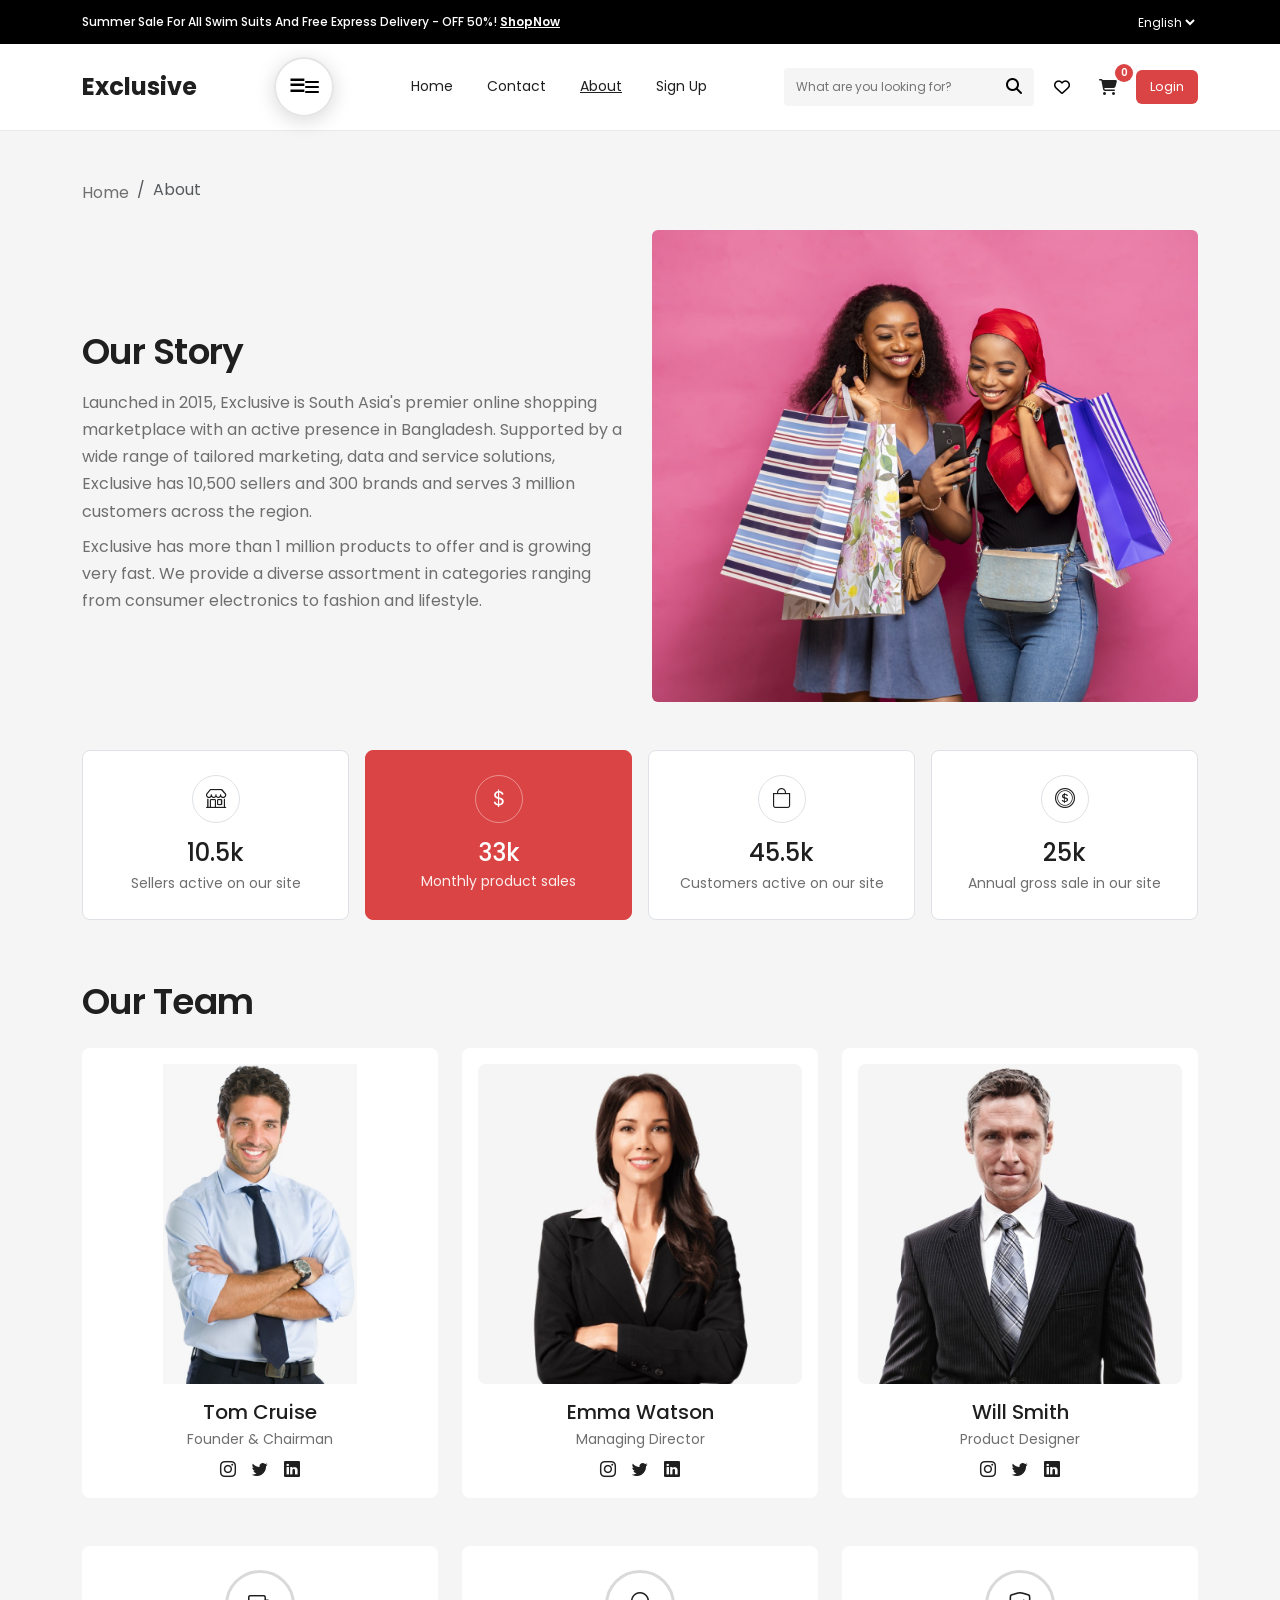
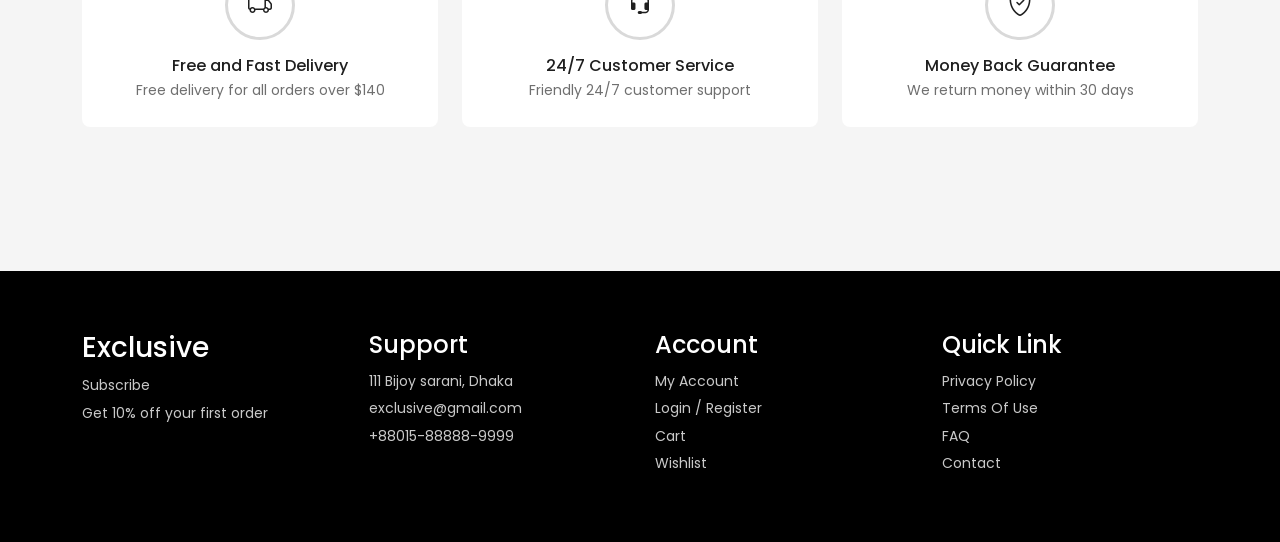
==== commit 50906277: "first" ====
--- a/client/about.html
+++ b/client/about.html
@@ -1,286 +1,338 @@
-<!DOCTYPE html>
+<!doctype html>
 <html lang="en">
-<head>
-    <meta charset="UTF-8">
-    <meta name="viewport" content="width=device-width, initial-scale=1.0">
-    <!-- Bootstrap 5 CSS -->
-    <link href="https://cdn.jsdelivr.net/npm/bootstrap@5.3.3/dist/css/bootstrap.min.css" rel="stylesheet">
-    <!-- Bootstrap Icons -->
-    <link href="https://cdn.jsdelivr.net/npm/bootstrap-icons@1.11.3/font/bootstrap-icons.css" rel="stylesheet">
-    <link rel="preconnect" href="https://fonts.googleapis.com" />
-    <link rel="preconnect" href="https://fonts.gstatic.com" crossorigin />
-    <link href="https://fonts.googleapis.com/css2?family=Poppins:wght@400;500;600;700&display=swap" rel="stylesheet" />
-    <link rel="stylesheet" href="assets/css/base.css">
-    <link rel="stylesheet" href="assets/css/style.css">
-    <link rel="stylesheet" href="assets/css/about.css">
-    <title>About - Exclusive</title>
-</head>
-<body>
-    <!-- Top Bar -->
-    <div class="top-bar">
-        <div class="container top-bar-inner">
-            <p>Summer Sale For All Swim Suits And Free Express Delivery - OFF 50%! <a href="./index.html">ShopNow</a></p>
-            <select id="languageSelect" aria-label="Language">
-                <option>English</option>
-                <option>Arabic</option>
-            </select>
-        </div>
-    </div>
-
-    <!-- Header -->
-    <header class="header">
-    <div class="container header-inner d-flex justify-content-between align-items-center">
-        <a class="logo" href="./index.html">Exclusive</a>
-        
-        <!-- Mobile Menu Toggle -->
-        <button class="mobile-menu-btn d-lg-none" id="mobileMenuBtn" aria-label="Toggle menu">
-            <i class="fa-solid fa-bars"></i>
-        </button>
-        
-        <!-- Desktop Nav -->
-        <nav class="nav d-none d-lg-flex" id="desktopNav">
-            <a href="./index.html">Home</a>
-            <a href="./contact.html">Contact</a>
-            <a class="active" href="./about.html">About</a>
-            <a href="./signup.html">Sign Up</a>
-        </nav>
-        
-        <!-- Header Actions -->
-        <div class="header-actions d-flex align-items-center">
-            <div class="search-box me-3 d-none d-md-flex">
-                <input id="searchInput" type="text" placeholder="What are you looking for?" />
-                <button id="searchBtn" aria-label="Search"><i class="fa-solid fa-magnifying-glass"></i></button>
-            </div>
-            <button class="icon-btn me-2" aria-label="Wishlist"><i class="fa-regular fa-heart"></i></button>
-            <button class="icon-btn me-2" aria-label="Cart"><i class="fa-solid fa-cart-shopping"></i></button>
-            <a class="auth-btn" id="loginBtn" href="./login.html">Login</a>
-        </div>
-    </div>
-    
-    <!-- Mobile Menu Overlay -->
-    <div class="mobile-menu-overlay" id="mobileMenuOverlay"></div>
-    
-    <!-- Mobile Menu Slide -->
-    <nav class="mobile-menu" id="mobileMenu">
-        <div class="mobile-menu-header">
-            <a class="logo" href="./index.html">Exclusive</a>
-            <button class="close-btn" id="closeMobileMenu">
-                <i class="fa-solid fa-times"></i>
-            </button>
-        </div>
-        <ul class="mobile-menu-list">
-            <li><a href="./index.html">Home</a></li>
-            <li><a href="./contact.html">Contact</a></li>
-            <li><a class="active" href="./about.html">About</a></li>
-            <li><a href="./signup.html">Sign Up</a></li>
-        </ul>
-        <div class="mobile-actions">
-            <a href="./login.html" class="auth-btn w-100 mb-2">Login</a>
-            <button class="icon-btn w-100 mb-2" aria-label="Wishlist"><i class="fa-regular fa-heart"></i></button>
-            <button class="icon-btn w-100" aria-label="Cart"><i class="fa-solid fa-cart-shopping"></i></button>
-        </div>
-    </nav>
-</header>
-
-    <!-- Main Content -->
-    <main class="py-5">
-        <div class="container">
-
-            <!-- Breadcrumb -->
-            <nav aria-label="breadcrumb" class="mb-4">
-                <ol class="breadcrumb bg-transparent p-0 mb-0">
-                    <li class="breadcrumb-item"><a href="./index.html" class="text-muted">Home</a></li>
-                    <li class="breadcrumb-item active" aria-current="page">About</li>
-                </ol>
-            </nav>
-
-            <!-- Our Story -->
-            <section class="mb-5">
-                <div class="row align-items-center g-4">
-                    <div class="col-lg-6">
-                        <h2 class="fw-semibold mb-3">Our Story</h2>
-                        <p class="text-muted mb-2">
-                            Launched in 2015, Exclusive is South Asia's premier online shopping
-                            marketplace with an active presence in Bangladesh. Supported by a wide
-                            range of tailored marketing, data and service solutions, Exclusive has
-                            10,500 sellers and 300 brands and serves 3 million customers across
-                            the region.
-                        </p>
-                        <p class="text-muted mb-0">
-                            Exclusive has more than 1 million products to offer and is growing
-                            very fast. We provide a diverse assortment in categories ranging from
-                            consumer electronics to fashion and lifestyle.
-                        </p>
-                    </div>
-                    <div class="col-lg-6">
-                        <img src="assets/images/ShoppersWithBags.jpeg" alt="Shoppers with bags" class="w-100 rounded">
-                    </div>
-                </div>
-            </section>
-
-            <!-- Stats -->
-            <section class="mb-5">
-                <div class="row g-3">
-                    <div class="col-6 col-md-3">
-                        <div class="border rounded-3 py-4 text-center bg-white h-100 stat-card">
-                            <div class="rounded-circle d-flex align-items-center justify-content-center border mb-3 mx-auto" style="width:48px;height:48px;">
-                                <i class="bi bi-shop fs-5"></i>
-                            </div>
-                            <h3 class="h4 mb-1">10.5k</h3>
-                            <p class="text-muted small mb-0">Sellers active on our site</p>
-                        </div>
-                    </div>
-
-                    <div class="col-6 col-md-3">
-                        <div class="border rounded-3 py-4 text-center h-100 stat-card active">
-                            <div class="rounded-circle d-flex align-items-center justify-content-center border mb-3 mx-auto" style="width:48px;height:48px;">
-                                <i class="bi bi-currency-dollar fs-5"></i>
-                            </div>
-                            <h3 class="h4 mb-1">33k</h3>
-                            <p class="small mb-0">Monthly product sales</p>
-                        </div>
-                    </div>
-
-                    <div class="col-6 col-md-3">
-                        <div class="border rounded-3 py-4 text-center bg-white h-100 stat-card">
-                            <div class="rounded-circle d-flex align-items-center justify-content-center border mb-3 mx-auto" style="width:48px;height:48px;">
-                                <i class="bi bi-bag fs-5"></i>
-                            </div>
-                            <h3 class="h4 mb-1">45.5k</h3>
-                            <p class="text-muted small mb-0">Customers active on our site</p>
-                        </div>
-                    </div>
-
-                    <div class="col-6 col-md-3">
-                        <div class="border rounded-3 py-4 text-center bg-white h-100 stat-card">
-                            <div class="rounded-circle d-flex align-items-center justify-content-center border mb-3 mx-auto" style="width:48px;height:48px;">
-                                <i class="bi bi-coin fs-5"></i>
-                            </div>
-                            <h3 class="h4 mb-1">25k</h3>
-                            <p class="text-muted small mb-0">Annual gross sale in our site</p>
-                        </div>
-                    </div>
-                </div>
-            </section>
-
-            <!-- Team -->
-            <section class="mb-5">
-                <div class="d-flex justify-content-between align-items-center mb-4">
-                    <h2 class="fw-semibold mb-0">Our Team</h2>
-                </div>
-
-                <div class="row g-4">
-                    <div class="col-md-4">
-                        <div class="bg-white rounded-3 h-100 text-center p-3">
-                            <img src="assets/images/person1.jpeg" alt="Team member 1" class="w-100 mb-3 rounded-3" style="height:320px; object-fit:contain;">
-                            <h3 class="h5 mb-1">Tom Cruise</h3>
-                            <p class="text-muted small mb-2">Founder &amp; Chairman</p>
-                            <div class="d-flex justify-content-center gap-3">
-                                <a href="#"><i class="bi bi-instagram"></i></a>
-                                <a href="#"><i class="bi bi-twitter"></i></a>
-                                <a href="#"><i class="bi bi-linkedin"></i></a>
-                            </div>
-                        </div>
-                    </div>
-
-                    <div class="col-md-4">
-                        <div class="bg-white rounded-3 h-100 text-center p-3">
-                            <img src="assets/images/person2.jpeg" alt="Team member 2" class="w-100 mb-3 rounded-3" style="height:320px; object-fit:cover;">
-                            <h3 class="h5 mb-1">Emma Watson</h3>
-                            <p class="text-muted small mb-2">Managing Director</p>
-                            <div class="d-flex justify-content-center gap-3">
-                                <a href="#"><i class="bi bi-instagram"></i></a>
-                                <a href="#"><i class="bi bi-twitter"></i></a>
-                                <a href="#"><i class="bi bi-linkedin"></i></a>
-                            </div>
-                        </div>
-                    </div>
-
-                    <div class="col-md-4">
-                        <div class="bg-white rounded-3 h-100 text-center p-3">
-                            <img src="assets/images/person3.jpeg" alt="Team member 3" class="w-100 mb-3 rounded-3" style="height:320px; object-fit:cover;">
-                            <h3 class="h5 mb-1">Will Smith</h3>
-                            <p class="text-muted small mb-2">Product Designer</p>
-                            <div class="d-flex justify-content-center gap-3">
-                                <a href="#"><i class="bi bi-instagram"></i></a>
-                                <a href="#"><i class="bi bi-twitter"></i></a>
-                                <a href="#"><i class="bi bi-linkedin"></i></a>
-                            </div>
-                        </div>
-                    </div>
-                </div>
-            </section>
-
-            <!-- Services -->
-            <section class="pb-3">
-                <div class="row g-4 justify-content-center">
-                    <div class="col-md-4">
-                        <div class="text-center bg-white rounded-3 py-4 h-100">
-                            <div class="mx-auto mb-3 d-flex align-items-center justify-content-center rounded-circle border border-3" style="width:70px;height:70px;">
-                                <i class="bi bi-truck fs-4"></i>
-                            </div>
-                            <h3 class="h6 mb-1">Free and Fast Delivery</h3>
-                            <p class="text-muted small mb-0">Free delivery for all orders over $140</p>
-                        </div>
-                    </div>
-
-                    <div class="col-md-4">
-                        <div class="text-center bg-white rounded-3 py-4 h-100">
-                            <div class="mx-auto mb-3 d-flex align-items-center justify-content-center rounded-circle border border-3" style="width:70px;height:70px;">
-                                <i class="bi bi-headset fs-4"></i>
-                            </div>
-                            <h3 class="h6 mb-1">24/7 Customer Service</h3>
-                            <p class="text-muted small mb-0">Friendly 24/7 customer support</p>
-                        </div>
-                    </div>
-
-                    <div class="col-md-4">
-                        <div class="text-center bg-white rounded-3 py-4 h-100">
-                            <div class="mx-auto mb-3 d-flex align-items-center justify-content-center rounded-circle border border-3" style="width:70px;height:70px;">
-                                <i class="bi bi-shield-check fs-4"></i>
-                            </div>
-                            <h3 class="h6 mb-1">Money Back Guarantee</h3>
-                            <p class="text-muted small mb-0">We return money within 30 days</p>
-                        </div>
-                    </div>
-                </div>
-            </section>
-        </div>
-    </main>
-
-    <!-- Footer -->
-    <footer class="footer">
-        <div class="container footer-grid">
-            <div>
-                <h3>Exclusive</h3>
-                <p>Subscribe</p>
-                <p>Get 10% off your first order</p>
-            </div>
-            <div>
-                <h4>Support</h4>
-                <p>111 Bijoy sarani, Dhaka</p>
-                <p>exclusive@gmail.com</p>
-                <p>+88015-88888-9999</p>
-            </div>
-            <div>
-                <h4>Account</h4>
-                <a href="#">My Account</a>
-                <a href="#">Login / Register</a>
-                <a href="#">Cart</a>
-                <a href="#">Wishlist</a>
-            </div>
-            <div>
-                <h4>Quick Link</h4>
-                <a href="#">Privacy Policy</a>
-                <a href="#">Terms Of Use</a>
-                <a href="#">FAQ</a>
-                <a href="#">Contact</a>
-            </div>
-        </div>
-    </footer>
-
-    <!-- Scripts -->
-    <script src="https://cdn.jsdelivr.net/npm/bootstrap@5.3.3/dist/js/bootstrap.bundle.min.js"></script>
-    <script src="assets/js/about.js"></script>
-</body>
-</html>+	<head>
+		<meta charset="UTF-8" />
+		<meta name="viewport" content="width=device-width, initial-scale=1.0" />
+		<title>About - Exclusive</title>
+		<link
+			href="https://cdn.jsdelivr.net/npm/bootstrap@5.3.3/dist/css/bootstrap.min.css"
+			rel="stylesheet"
+		/>
+		<link
+			href="https://cdn.jsdelivr.net/npm/bootstrap-icons@1.11.3/font/bootstrap-icons.css"
+			rel="stylesheet"
+		/>
+		<link rel="preconnect" href="https://fonts.googleapis.com" />
+		<link rel="preconnect" href="https://fonts.gstatic.com" crossorigin />
+		<link
+			href="https://fonts.googleapis.com/css2?family=Poppins:wght@400;500;600;700&display=swap"
+			rel="stylesheet"
+		/>
+		<link
+			rel="stylesheet"
+			href="https://cdnjs.cloudflare.com/ajax/libs/font-awesome/6.6.0/css/all.min.css"
+		/>
+		<link rel="stylesheet" href="./assets/css/base.css" />
+		<link rel="stylesheet" href="./assets/css/about.css" />
+		<link rel="stylesheet" href="./assets/css/style.css" />
+	</head>
+	<body class="about-page">
+		<div class="top-bar">
+			<div class="container top-bar-inner">
+				<p>
+					Summer Sale For All Swim Suits And Free Express Delivery -
+					OFF 50%! <a href="./index.html">ShopNow</a>
+				</p>
+				<select id="languageSelect" aria-label="Language">
+					<option>English</option>
+					<option>Arabic</option>
+				</select>
+			</div>
+		</div>
+
+		<header class="header">
+			<div class="container header-inner">
+				<a class="logo" href="./index.html">Exclusive</a>
+				<button
+					class="mobile-menu-btn"
+					id="mobileMenuBtn"
+					aria-label="Open menu"
+				>
+					<i class="fa-solid fa-bars"></i>
+				</button>
+				<nav class="nav" id="mainNav">
+					<a href="./index.html">Home</a>
+					<a href="./contact.html">Contact</a>
+					<a class="active" href="./about.html">About</a>
+					<a href="./signup.html">Sign Up</a>
+				</nav>
+				<div class="header-actions">
+					<div class="search-box">
+						<input
+							id="searchInput"
+							type="text"
+							placeholder="What are you looking for?"
+						/>
+						<button id="searchBtn" aria-label="Search">
+							<i class="fa-solid fa-magnifying-glass"></i>
+						</button>
+					</div>
+					<button class="icon-btn" aria-label="Wishlist">
+						<i class="fa-regular fa-heart"></i>
+					</button>
+					<a
+						class="icon-btn cart-icon-wrapper"
+						aria-label="Cart"
+						href="./cart.html"
+					>
+						<i class="fa-solid fa-cart-shopping"></i>
+						<span class="cart-count-badge" id="cartCount">0</span>
+					</a>
+					<a class="auth-btn" id="loginBtn" href="./login.html">Login</a>
+				</div>
+			</div>
+		</header>
+
+		<main class="py-5">
+			<div class="container">
+				<nav aria-label="breadcrumb" class="mb-4">
+					<ol class="breadcrumb bg-transparent p-0 mb-0">
+						<li class="breadcrumb-item">
+							<a href="./index.html" class="text-muted">Home</a>
+						</li>
+						<li class="breadcrumb-item active" aria-current="page">About</li>
+					</ol>
+				</nav>
+
+				<section class="mb-5">
+					<div class="row align-items-center g-4">
+						<div class="col-lg-6">
+							<h2 class="fw-semibold mb-3">Our Story</h2>
+							<p class="text-muted mb-2">
+								Launched in 2015, Exclusive is South Asia's premier online
+								shopping marketplace with an active presence in Bangladesh.
+								Supported by a wide range of tailored marketing, data and
+								service solutions, Exclusive has 10,500 sellers and 300 brands
+								and serves 3 million customers across the region.
+							</p>
+							<p class="text-muted mb-0">
+								Exclusive has more than 1 million products to offer and is
+								growing very fast. We provide a diverse assortment in categories
+								ranging from consumer electronics to fashion and lifestyle.
+							</p>
+						</div>
+						<div class="col-lg-6">
+							<img
+								src="assets/images/ShoppersWithBags.jpeg"
+								alt="Shoppers with bags"
+								class="w-100 rounded"
+							/>
+						</div>
+					</div>
+				</section>
+
+				<section class="mb-5">
+					<div class="row g-3">
+						<div class="col-6 col-md-3">
+							<div
+								class="border rounded-3 py-4 text-center bg-white h-100 stat-card"
+							>
+								<div
+									class="rounded-circle d-flex align-items-center justify-content-center border mb-3 mx-auto"
+									style="width: 48px; height: 48px"
+								>
+									<i class="bi bi-shop fs-5"></i>
+								</div>
+								<h3 class="h4 mb-1">10.5k</h3>
+								<p class="text-muted small mb-0">Sellers active on our site</p>
+							</div>
+						</div>
+
+						<div class="col-6 col-md-3">
+							<div
+								class="border rounded-3 py-4 text-center h-100 stat-card active"
+							>
+								<div
+									class="rounded-circle d-flex align-items-center justify-content-center border mb-3 mx-auto"
+									style="width: 48px; height: 48px"
+								>
+									<i class="bi bi-currency-dollar fs-5"></i>
+								</div>
+								<h3 class="h4 mb-1">33k</h3>
+								<p class="small mb-0">Monthly product sales</p>
+							</div>
+						</div>
+
+						<div class="col-6 col-md-3">
+							<div
+								class="border rounded-3 py-4 text-center bg-white h-100 stat-card"
+							>
+								<div
+									class="rounded-circle d-flex align-items-center justify-content-center border mb-3 mx-auto"
+									style="width: 48px; height: 48px"
+								>
+									<i class="bi bi-bag fs-5"></i>
+								</div>
+								<h3 class="h4 mb-1">45.5k</h3>
+								<p class="text-muted small mb-0">Customers active on our site</p>
+							</div>
+						</div>
+
+						<div class="col-6 col-md-3">
+							<div
+								class="border rounded-3 py-4 text-center bg-white h-100 stat-card"
+							>
+								<div
+									class="rounded-circle d-flex align-items-center justify-content-center border mb-3 mx-auto"
+									style="width: 48px; height: 48px"
+								>
+									<i class="bi bi-coin fs-5"></i>
+								</div>
+								<h3 class="h4 mb-1">25k</h3>
+								<p class="text-muted small mb-0">
+									Annual gross sale in our site
+								</p>
+							</div>
+						</div>
+					</div>
+				</section>
+
+				<section class="mb-5">
+					<div class="d-flex justify-content-between align-items-center mb-4">
+						<h2 class="fw-semibold mb-0">Our Team</h2>
+					</div>
+
+					<div class="row g-4">
+						<div class="col-md-4">
+							<div class="bg-white rounded-3 h-100 text-center p-3">
+								<img
+									src="assets/images/person1.jpeg"
+									alt="Team member 1"
+									class="w-100 mb-3 rounded-3"
+									style="height: 320px; object-fit: contain"
+								/>
+								<h3 class="h5 mb-1">Tom Cruise</h3>
+								<p class="text-muted small mb-2">Founder &amp; Chairman</p>
+								<div class="d-flex justify-content-center gap-3">
+									<a href="#"><i class="bi bi-instagram"></i></a>
+									<a href="#"><i class="bi bi-twitter"></i></a>
+									<a href="#"><i class="bi bi-linkedin"></i></a>
+								</div>
+							</div>
+						</div>
+
+						<div class="col-md-4">
+							<div class="bg-white rounded-3 h-100 text-center p-3">
+								<img
+									src="assets/images/person2.jpeg"
+									alt="Team member 2"
+									class="w-100 mb-3 rounded-3"
+									style="height: 320px; object-fit: cover"
+								/>
+								<h3 class="h5 mb-1">Emma Watson</h3>
+								<p class="text-muted small mb-2">Managing Director</p>
+								<div class="d-flex justify-content-center gap-3">
+									<a href="#"><i class="bi bi-instagram"></i></a>
+									<a href="#"><i class="bi bi-twitter"></i></a>
+									<a href="#"><i class="bi bi-linkedin"></i></a>
+								</div>
+							</div>
+						</div>
+
+						<div class="col-md-4">
+							<div class="bg-white rounded-3 h-100 text-center p-3">
+								<img
+									src="assets/images/person3.jpeg"
+									alt="Team member 3"
+									class="w-100 mb-3 rounded-3"
+									style="height: 320px; object-fit: cover"
+								/>
+								<h3 class="h5 mb-1">Will Smith</h3>
+								<p class="text-muted small mb-2">Product Designer</p>
+								<div class="d-flex justify-content-center gap-3">
+									<a href="#"><i class="bi bi-instagram"></i></a>
+									<a href="#"><i class="bi bi-twitter"></i></a>
+									<a href="#"><i class="bi bi-linkedin"></i></a>
+								</div>
+							</div>
+						</div>
+					</div>
+				</section>
+
+				<section class="pb-3">
+					<div class="row g-4 justify-content-center">
+						<div class="col-md-4">
+							<div class="text-center bg-white rounded-3 py-4 h-100">
+								<div
+									class="mx-auto mb-3 d-flex align-items-center justify-content-center rounded-circle border border-3"
+									style="width: 70px; height: 70px"
+								>
+									<i class="bi bi-truck fs-4"></i>
+								</div>
+								<h3 class="h6 mb-1">Free and Fast Delivery</h3>
+								<p class="text-muted small mb-0">
+									Free delivery for all orders over $140
+								</p>
+							</div>
+						</div>
+
+						<div class="col-md-4">
+							<div class="text-center bg-white rounded-3 py-4 h-100">
+								<div
+									class="mx-auto mb-3 d-flex align-items-center justify-content-center rounded-circle border border-3"
+									style="width: 70px; height: 70px"
+								>
+									<i class="bi bi-headset fs-4"></i>
+								</div>
+								<h3 class="h6 mb-1">24/7 Customer Service</h3>
+								<p class="text-muted small mb-0">
+									Friendly 24/7 customer support
+								</p>
+							</div>
+						</div>
+
+						<div class="col-md-4">
+							<div class="text-center bg-white rounded-3 py-4 h-100">
+								<div
+									class="mx-auto mb-3 d-flex align-items-center justify-content-center rounded-circle border border-3"
+									style="width: 70px; height: 70px"
+								>
+									<i class="bi bi-shield-check fs-4"></i>
+								</div>
+								<h3 class="h6 mb-1">Money Back Guarantee</h3>
+								<p class="text-muted small mb-0">
+									We return money within 30 days
+								</p>
+							</div>
+						</div>
+					</div>
+				</section>
+			</div>
+		</main>
+
+		<footer class="footer">
+			<div class="container footer-grid">
+				<div>
+					<h3>Exclusive</h3>
+					<p>Subscribe</p>
+					<p>Get 10% off your first order</p>
+				</div>
+				<div>
+					<h4>Support</h4>
+					<p>111 Bijoy sarani, Dhaka</p>
+					<p>exclusive@gmail.com</p>
+					<p>+88015-88888-9999</p>
+				</div>
+				<div>
+					<h4>Account</h4>
+					<a href="#">My Account</a>
+					<a href="#">Login / Register</a>
+					<a href="#">Cart</a>
+					<a href="#">Wishlist</a>
+				</div>
+				<div>
+					<h4>Quick Link</h4>
+					<a href="#">Privacy Policy</a>
+					<a href="#">Terms Of Use</a>
+					<a href="#">FAQ</a>
+					<a href="#">Contact</a>
+				</div>
+			</div>
+		</footer>
+
+		<script src="https://cdn.jsdelivr.net/npm/bootstrap@5.3.3/dist/js/bootstrap.bundle.min.js"></script>
+		<script src="./assets/js/main.js"></script>
+		<script src="./assets/js/cart.js"></script>
+		<script src="./assets/js/about.js"></script>
+	</body>
+</html>
--- a/client/assets/css/about.css
+++ b/client/assets/css/about.css
@@ -243,7 +243,7 @@
     visibility: hidden !important;
     pointer-events: none !important;
 }
-/* Hide desktop nav on mobile */
+
 @media (max-width: 991.98px) {
     .nav.d-none.d-lg-flex {
         display: none !important;
--- a/client/assets/css/style.css
+++ b/client/assets/css/style.css
@@ -13,6 +13,13 @@
 	align-items: center;
 	justify-content: space-between;
 	gap: 16px;
+}
+
+.top-bar .container,
+.header .container,
+.footer .container {
+	width: min(1170px, 92%);
+	margin-inline: auto;
 }
 
 .top-bar a {
